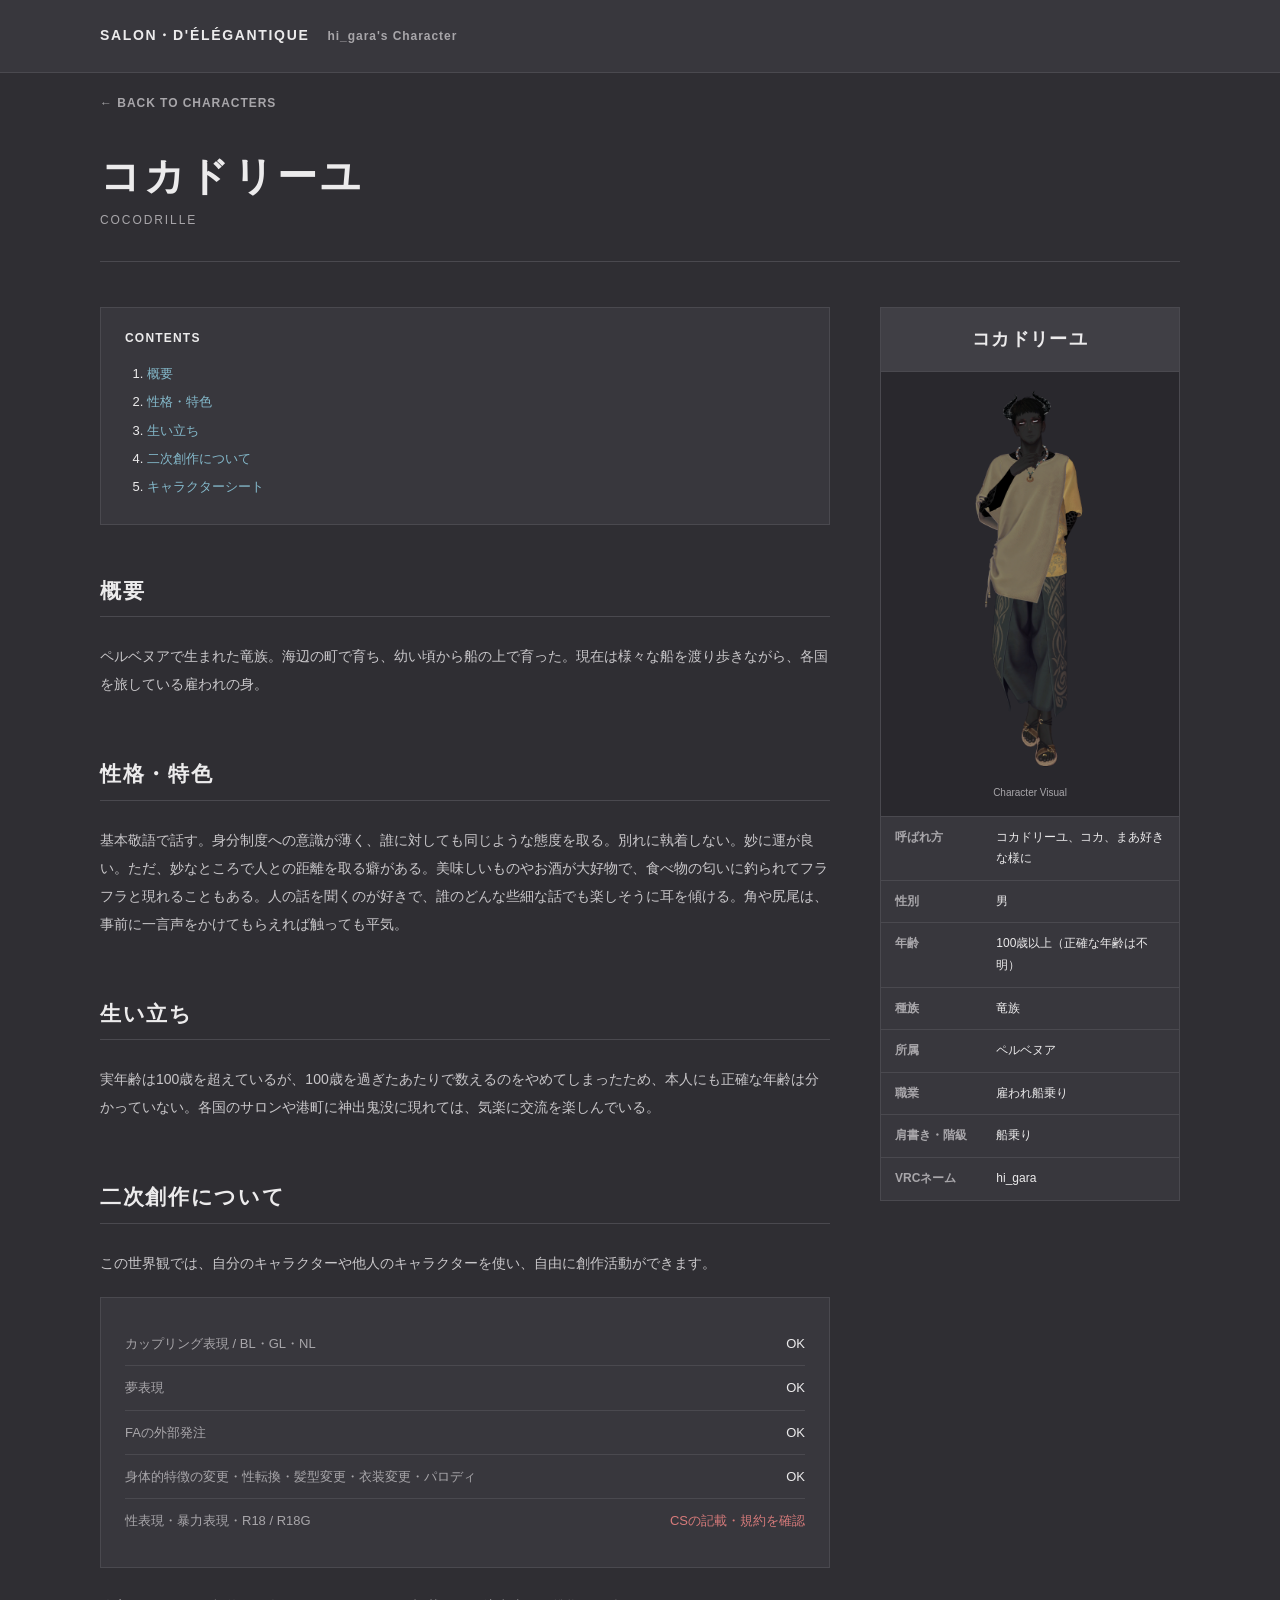
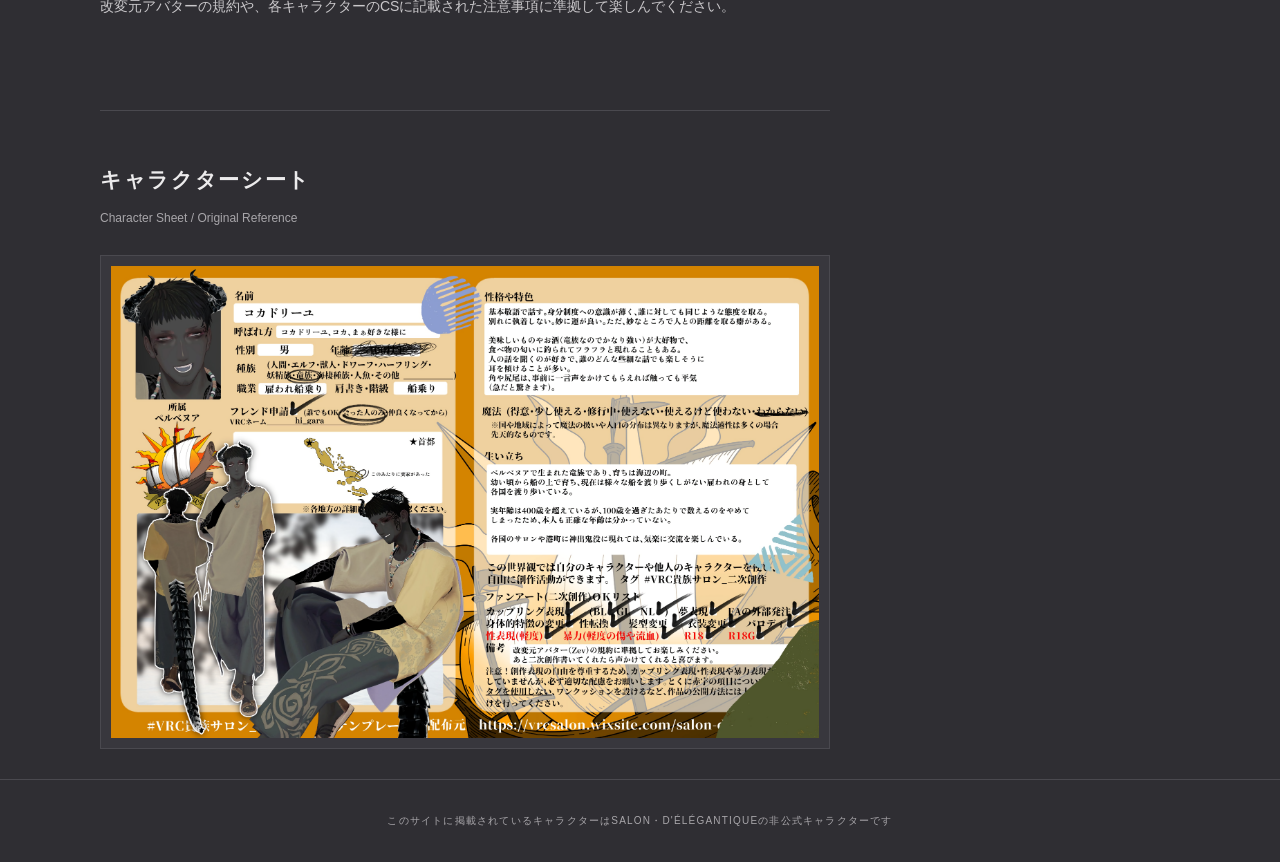
==== characters/cocodrille.html @ f1f0401c "Initial site" ====
<!doctype html>
<html lang="ja">
 <head>
  <meta charset="utf-8"/>
  <meta content="width=device-width,initial-scale=1.0" name="viewport"/>
  <title>
   コカドリーユ | SALON・D'ÉLÉGANTIQUE
  </title>
  <link href="../style.css" rel="stylesheet"/>
 </head>
 <body>
  <header class="header">
   <div class="header-inner">
    <a class="logo" href="../index.html">
     <span class="logo-main">
      SALON・D'ÉLÉGANTIQUE
     </span>
     <span class="logo-sub">
      hi_gara's Character
     </span>
    </a>
   </div>
  </header>
  <main>
   <a class="back" href="../index.html">
    ← BACK TO CHARACTERS
   </a>
   <div class="page-title-area">
    <h1 class="page-title">
     コカドリーユ
    </h1>
    <p class="page-title-en">
     COCODRILLE
    </p>
   </div>
   <div class="content-layout">
    <article class="article">
     <nav class="toc">
      <p class="toc-title">
       CONTENTS
      </p>
      <ol>
       <li>
        <a href="#overview">
         概要
        </a>
       </li>
       <li>
        <a href="#personality">
         性格・特色
        </a>
       </li>
       <li>
        <a href="#background">
         生い立ち
        </a>
       </li>
       <li>
        <a href="#creation">
         二次創作について
        </a>
       </li>
       <li>
        <a href="#character-sheet">
         キャラクターシート
        </a>
       </li>
      </ol>
     </nav>
     <section class="article-section" id="overview">
      <h2>
       概要
      </h2>
      <p>
       ペルベヌアで生まれた竜族。海辺の町で育ち、幼い頃から船の上で育った。現在は様々な船を渡り歩きながら、各国を旅している雇われの身。
      </p>
     </section>
     <section class="article-section" id="personality">
      <h2>
       性格・特色
      </h2>
      <p>
       基本敬語で話す。身分制度への意識が薄く、誰に対しても同じような態度を取る。別れに執着しない。妙に運が良い。ただ、妙なところで人との距離を取る癖がある。美味しいものやお酒が大好物で、食べ物の匂いに釣られてフラフラと現れることもある。人の話を聞くのが好きで、誰のどんな些細な話でも楽しそうに耳を傾ける。角や尻尾は、事前に一言声をかけてもらえれば触っても平気。
      </p>
     </section>
     <section class="article-section" id="background">
      <h2>
       生い立ち
      </h2>
      <p>
       実年齢は100歳を超えているが、100歳を過ぎたあたりで数えるのをやめてしまったため、本人にも正確な年齢は分かっていない。各国のサロンや港町に神出鬼没に現れては、気楽に交流を楽しんでいる。
      </p>
     </section>
     <section class="article-section" id="creation">
      <h2>
       二次創作について
      </h2>
      <p>
       この世界観では、自分のキャラクターや他人のキャラクターを使い、自由に創作活動ができます。
      </p>
      <div class="guideline">
       <ul class="guideline-list">
        <li>
         <span class="guideline-name">
          カップリング表現 / BL・GL・NL
         </span>
         <span class="guideline-ok">
          OK
         </span>
        </li>
        <li>
         <span class="guideline-name">
          夢表現
         </span>
         <span class="guideline-ok">
          OK
         </span>
        </li>
        <li>
         <span class="guideline-name">
          FAの外部発注
         </span>
         <span class="guideline-ok">
          OK
         </span>
        </li>
        <li>
         <span class="guideline-name">
          身体的特徴の変更・性転換・髪型変更・衣装変更・パロディ
         </span>
         <span class="guideline-ok">
          OK
         </span>
        </li>
        <li>
         <span class="guideline-name">
          性表現・暴力表現・R18 / R18G
         </span>
         <span class="guideline-note">
          CSの記載・規約を確認
         </span>
        </li>
       </ul>
      </div>
      <p>
       改変元アバターの規約や、各キャラクターのCSに記載された注意事項に準拠して楽しんでください。
      </p>
     </section>
     <section class="cs-section" id="character-sheet">
      <h2 class="cs-title">
       キャラクターシート
      </h2>
      <p class="cs-caption">
       Character Sheet / Original Reference
      </p>
      <div class="cs-image">
       <img alt="コカドリーユ キャラクターシート" src="../images/cs-cocodrille.png"/>
      </div>
     </section>
    </article>
    <aside class="infobox">
     <div class="infobox-title">
      コカドリーユ
     </div>
     <div class="infobox-image">
      <img alt="コカドリーユの立ち絵" src="../images/cocodrille.png"/>
      <p class="infobox-caption">
       Character Visual
      </p>
     </div>
     <table class="info-table">
      <tr>
       <th>
        呼ばれ方
       </th>
       <td>
        コカドリーユ、コカ、まあ好きな様に
       </td>
      </tr>
      <tr>
       <th>
        性別
       </th>
       <td>
        男
       </td>
      </tr>
      <tr>
       <th>
        年齢
       </th>
       <td>
        100歳以上（正確な年齢は不明）
       </td>
      </tr>
      <tr>
       <th>
        種族
       </th>
       <td>
        竜族
       </td>
      </tr>
      <tr>
       <th>
        所属
       </th>
       <td>
        ペルベヌア
       </td>
      </tr>
      <tr>
       <th>
        職業
       </th>
       <td>
        雇われ船乗り
       </td>
      </tr>
      <tr>
       <th>
        肩書き・階級
       </th>
       <td>
        船乗り
       </td>
      </tr>
      <tr>
       <th>
        VRCネーム
       </th>
       <td>
        hi_gara
       </td>
      </tr>
     </table>
    </aside>
   </div>
  </main>
  <footer>
   このサイトに掲載されているキャラクターはSALON・D'ÉLÉGANTIQUEの非公式キャラクターです
  </footer>
 </body>
</html>
---- style.css ----
/* ========================================
   VARIABLES
======================================== */

:root {
  --bg: #2f2e33;
  --panel: #38373d;
  --panel-light: #403f45;

  --text: #ecebec;
  --text-sub: #c9c7ca;
  --muted: #a8a6aa;

  --line: #4a494f;
  --accent: #84b9cb;
  --danger: #d77b7b;

  --max-width: 1080px;
}


/* ========================================
   RESET / BASE
======================================== */

* {
  box-sizing: border-box;
}


html {
  background: var(--bg);
  color: var(--text);
  scroll-behavior: smooth;
}


body {
  margin: 0;
  min-width: 320px;

  background: var(--bg);
  color: var(--text);

  font-family:
    "Yu Gothic UI",
    "Yu Gothic",
    "BIZ UDPGothic",
    "Meiryo",
    sans-serif;

  line-height: 1.8;
}


a {
  color: inherit;
  text-decoration: none;
}


/* ========================================
   HEADER
======================================== */

.header {
  border-bottom: 1px solid var(--line);
  background: var(--panel);
}


.header-inner {
  width: min(calc(100% - 40px), var(--max-width));
  min-height: 72px;
  margin: 0 auto;

  display: flex;
  align-items: center;
}


.logo {
  display: flex;
  align-items: baseline;
  gap: 18px;

  font-weight: 700;
}


.logo-main {
  font-size: 14px;
  letter-spacing: 0.12em;
}


.logo-sub {
  color: var(--muted);
  font-size: 12px;
  letter-spacing: 0.08em;
}


/* ========================================
   MAIN
======================================== */

main {
  width: min(calc(100% - 40px), var(--max-width));
  margin: 0 auto;
  padding: 15px 0 30px;
}


/* ========================================
   BACK LINK
======================================== */

.back {
  display: inline-block;
  margin-bottom: 35px;

  color: var(--muted);

  font-size: 12px;
  font-weight: 600;
  letter-spacing: 0.08em;
}


.back:hover {
  color: var(--text);
}


/* ========================================
   PAGE TITLE
======================================== */

.page-title-area {
  margin-bottom: 45px;
  padding-bottom: 30px;

  border-bottom: 1px solid var(--line);
}


.page-title {
  margin: 0;

  font-size: clamp(28px, 5vw, 40px);
  line-height: 1.3;
  letter-spacing: 0.08em;
}


.page-title-en {
  margin: 8px 0 0;

  color: var(--muted);

  font-size: 12px;
  letter-spacing: 0.16em;
}


/* ========================================
   CHARACTER LIST / TOP PAGE
======================================== */

.characters-section {
  padding: 10px 0 20px;
}


.section-head {
  display: flex;
  align-items: center;
  justify-content: space-between;

  margin-bottom: 38px;
}


.section-title {
  margin: 0;

  font-size: 20px;
  letter-spacing: 0.12em;
}


.section-caption {
  margin: 0;

  color: var(--muted);

  font-size: 10px;
  letter-spacing: 0.16em;
}


.characters {
  display: grid;
  grid-template-columns: repeat(2, minmax(0, 1fr));
  gap: 20px;
}


.character {
  display: grid;
  grid-template-columns: 180px 1fr;

  min-height: 270px;

  overflow: hidden;

  border: 1px solid var(--line);
  background: var(--panel);

  transition:
    background 0.2s ease,
    transform 0.2s ease;
}


.character:hover {
  background: var(--panel-light);
  transform: translateY(-2px);
}


.character-image {
  min-height: 270px;

  display: flex;
  align-items: center;
  justify-content: center;

  overflow: hidden;
  background: #29282d;
}


.character-image img {
  width: 100%;
  height: 100%;

  object-fit: cover;
}


.character-body {
  padding: 30px 28px;

  display: flex;
  flex-direction: column;
}


.character-label {
  margin: 0 0 10px;

  color: var(--accent);

  font-size: 10px;
  font-weight: 700;
  letter-spacing: 0.2em;
}


.character-name {
  margin: 0;

  font-size: 22px;
  letter-spacing: 0.08em;
}


.character-role {
  margin: 8px 0 0;

  color: var(--muted);

  font-size: 12px;
}


.character-copy {
  margin: 24px 0 0;

  color: var(--text-sub);

  font-size: 13px;
  line-height: 1.9;
}


.character-more {
  margin-top: auto;
  padding-top: 24px;

  color: var(--muted);

  font-size: 10px;
  font-weight: 700;
  letter-spacing: 0.18em;
}


/* ========================================
   DETAIL PAGE LAYOUT
======================================== */

.content-layout {
  display: grid;
  grid-template-columns: minmax(0, 1fr) 300px;
  gap: 50px;
  align-items: start;
}


.article {
  min-width: 0;
}


/* ========================================
   TABLE OF CONTENTS
======================================== */

.toc {
  margin-bottom: 50px;
  padding: 20px 24px;

  border: 1px solid var(--line);
  background: var(--panel);
}


.toc-title {
  margin: 0 0 12px;

  font-size: 12px;
  font-weight: 700;
  letter-spacing: 0.1em;
}


.toc ol {
  margin: 0;
  padding-left: 22px;
}


.toc li {
  margin: 5px 0;
  font-size: 13px;
}


.toc a {
  color: var(--accent);
}


.toc a:hover {
  text-decoration: underline;
}


/* ========================================
   ARTICLE
======================================== */

.article-section {
  margin-bottom: 60px;
}


.article-section h2 {
  margin: 0 0 25px;
  padding-bottom: 10px;

  border-bottom: 1px solid var(--line);

  font-size: 21px;
  line-height: 1.5;
  letter-spacing: 0.08em;
}


.article-section h3 {
  margin: 30px 0 12px;

  font-size: 16px;
  letter-spacing: 0.05em;
}


.article-section p {
  margin: 0 0 20px;

  color: var(--text-sub);

  font-size: 14px;
  line-height: 2;
}


/* ========================================
   INFOBOX
======================================== */

.infobox {
  position: sticky;
  top: 25px;

  border: 1px solid var(--line);
  background: var(--panel);
}


.infobox-title {
  padding: 15px 18px;

  border-bottom: 1px solid var(--line);
  background: var(--panel-light);

  text-align: center;

  font-size: 18px;
  font-weight: 700;
  letter-spacing: 0.08em;
}


.infobox-image {
  padding: 14px;
  background: #29282d;
}


.infobox-image img {
  display: block;

  width: 100%;
  height: 390px;

  object-fit: contain;
}


.infobox-caption {
  margin: 8px 0 0;

  color: var(--muted);

  text-align: center;

  font-size: 10px;
}


/* ========================================
   INFO TABLE
======================================== */

.info-table {
  width: 100%;
  border-collapse: collapse;

  font-size: 12px;
}


.info-table th,
.info-table td {
  padding: 10px 14px;

  border-top: 1px solid var(--line);

  vertical-align: top;
}


.info-table th {
  width: 34%;

  color: var(--muted);

  font-weight: 600;
  text-align: left;
}


.info-table td {
  color: var(--text);
}


/* ========================================
   CREATIVE GUIDELINE
======================================== */

.guideline {
  padding: 24px;

  border: 1px solid var(--line);
  background: var(--panel);
}


.guideline-list {
  margin: 0;
  padding: 0;

  list-style: none;
}


.guideline-list li {
  display: flex;
  justify-content: space-between;
  gap: 20px;

  padding: 10px 0;

  border-bottom: 1px solid var(--line);

  color: var(--text-sub);

  font-size: 13px;
}


.guideline-list li:last-child {
  border-bottom: 0;
}


.guideline-name {
  color: var(--muted);
}


.guideline-ok {
  color: var(--text);
}


.guideline-note {
  color: var(--danger);
}


/* 二次創作ガイドライン下の注意書き */
.guideline + p {
  margin-top: 24px;
}


/* ========================================
   CHARACTER SHEET
======================================== */

.cs-section {
  margin-top: 90px;
  padding-top: 50px;

  border-top: 1px solid var(--line);
}


.cs-title {
  margin: 0 0 10px;

  font-size: 21px;
  letter-spacing: 0.08em;
}


.cs-caption {
  margin: 0 0 25px;

  color: var(--muted);

  font-size: 12px;
}


.cs-image {
  padding: 10px;

  border: 1px solid var(--line);
  background: var(--panel);
}


.cs-image img {
  display: block;

  width: 100%;
  height: auto;
}


/* ========================================
   FOOTER
======================================== */

footer {
  border-top: 1px solid var(--line);

  padding: 32px 20px;

  color: var(--muted);

  text-align: center;

  font-size: 10px;
  letter-spacing: 0.12em;
}


/* ========================================
   TABLET
======================================== */

@media (max-width: 850px) {

  .content-layout {
    grid-template-columns: 1fr;
    gap: 45px;
  }


  .infobox {
    position: static;

    max-width: 420px;
    margin: 0 auto;

    order: -1;
  }
}


@media (max-width: 760px) {

  .characters {
    grid-template-columns: 1fr;
  }


  .characters-section {
    padding: 10px 0 20px;
  }
}


/* ========================================
   MOBILE
======================================== */

@media (max-width: 600px) {

  .header-inner,
  main {
    width: min(calc(100% - 32px), var(--max-width));
  }


  .header-inner {
    min-height: 64px;
  }


  .logo {
    gap: 10px;
  }


  .logo-main {
    font-size: 11px;
  }


  .logo-sub {
    font-size: 10px;
  }


  .character {
    grid-template-columns: 120px 1fr;
  }


  .character-image {
    min-height: 230px;
  }


  .character-body {
    padding: 22px 20px;
  }


  .character-name {
    font-size: 18px;
  }


  .infobox-image img {
    height: 360px;
  }
}
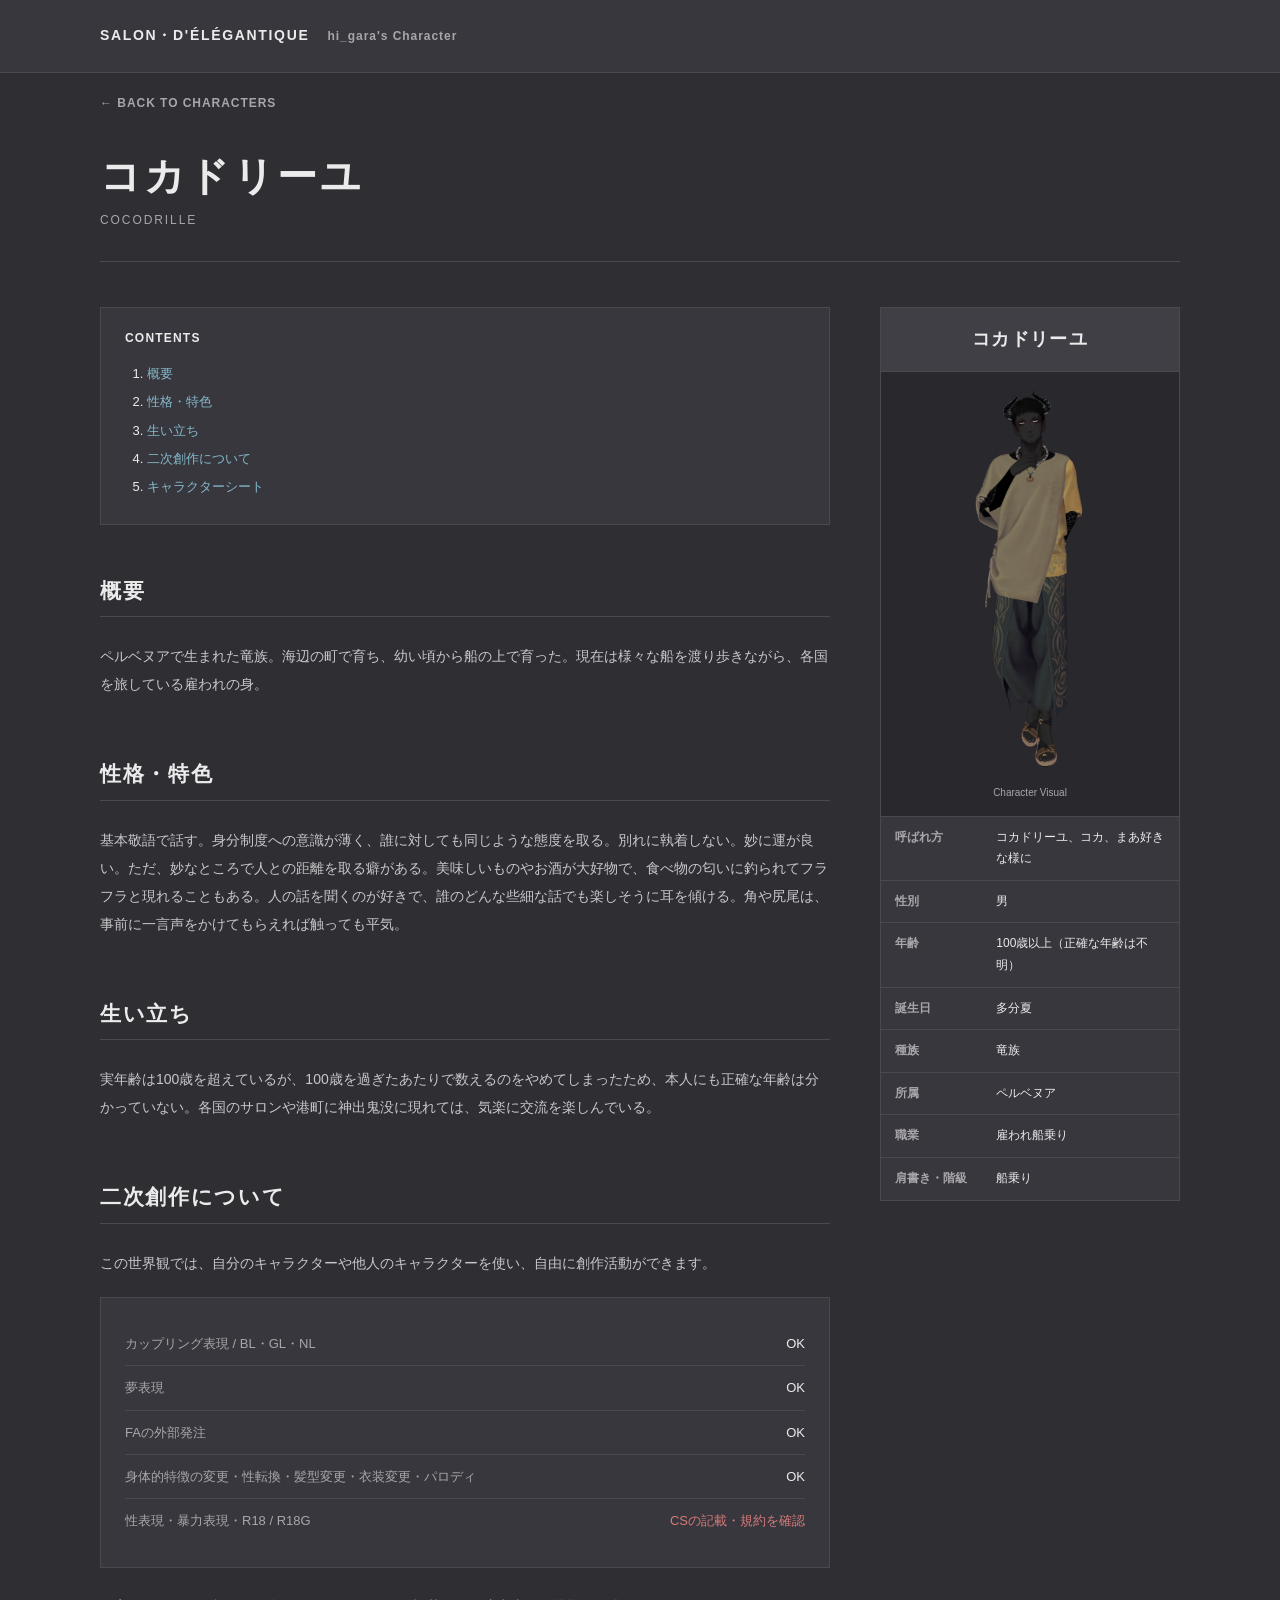
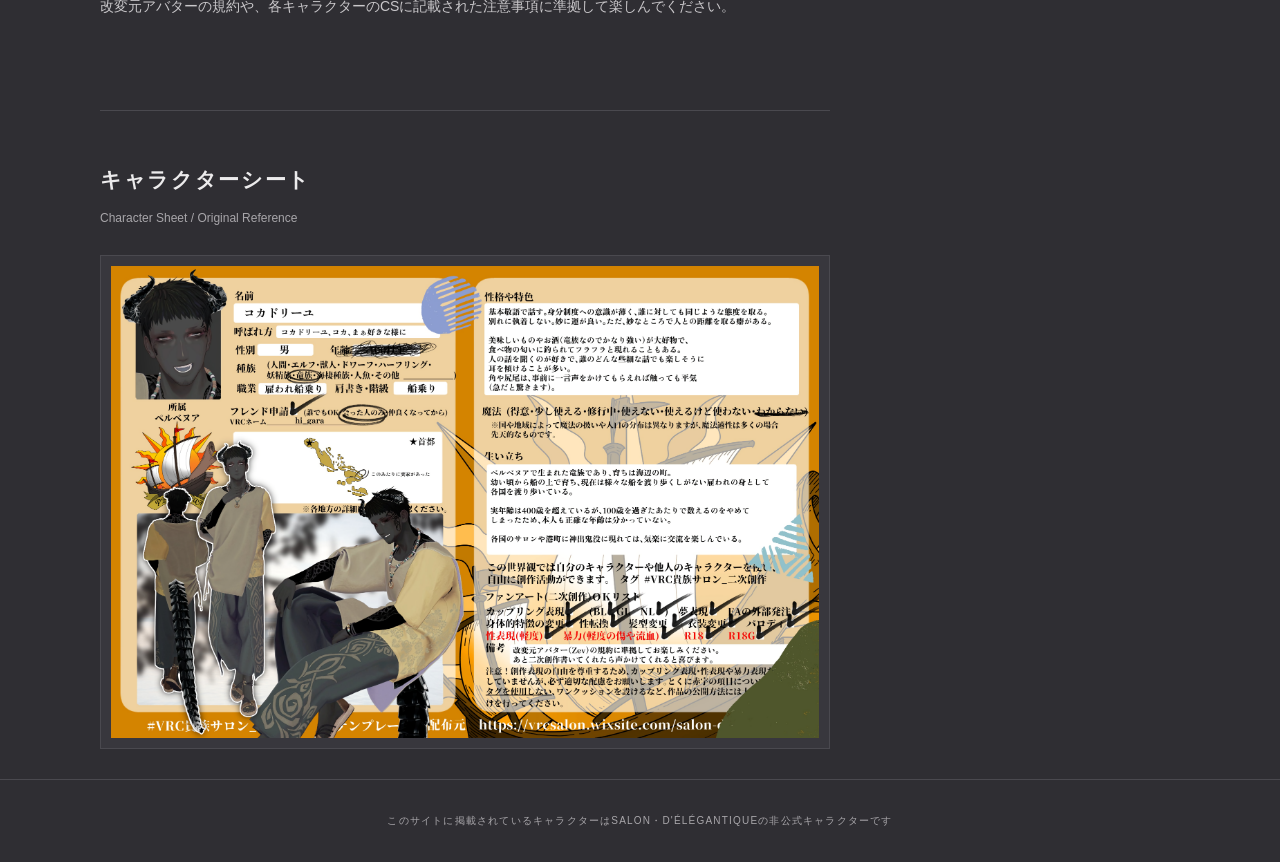
==== commit 456e3172: "seiriseiton" ====
--- a/characters/cocodrille.html
+++ b/characters/cocodrille.html
@@ -193,6 +193,9 @@
         100歳以上（正確な年齢は不明）
        </td>
       </tr>
+        <tr>
+        <th>誕生日</th>
+        <td>多分夏</td>
       <tr>
        <th>
         種族
@@ -223,14 +226,6 @@
        </th>
        <td>
         船乗り
-       </td>
-      </tr>
-      <tr>
-       <th>
-        VRCネーム
-       </th>
-       <td>
-        hi_gara
        </td>
       </tr>
      </table>
--- a/style.css
+++ b/style.css
@@ -413,9 +413,6 @@
 ======================================== */
 
 .infobox {
-  position: sticky;
-  top: 25px;
-
   border: 1px solid var(--line);
   background: var(--panel);
 }
